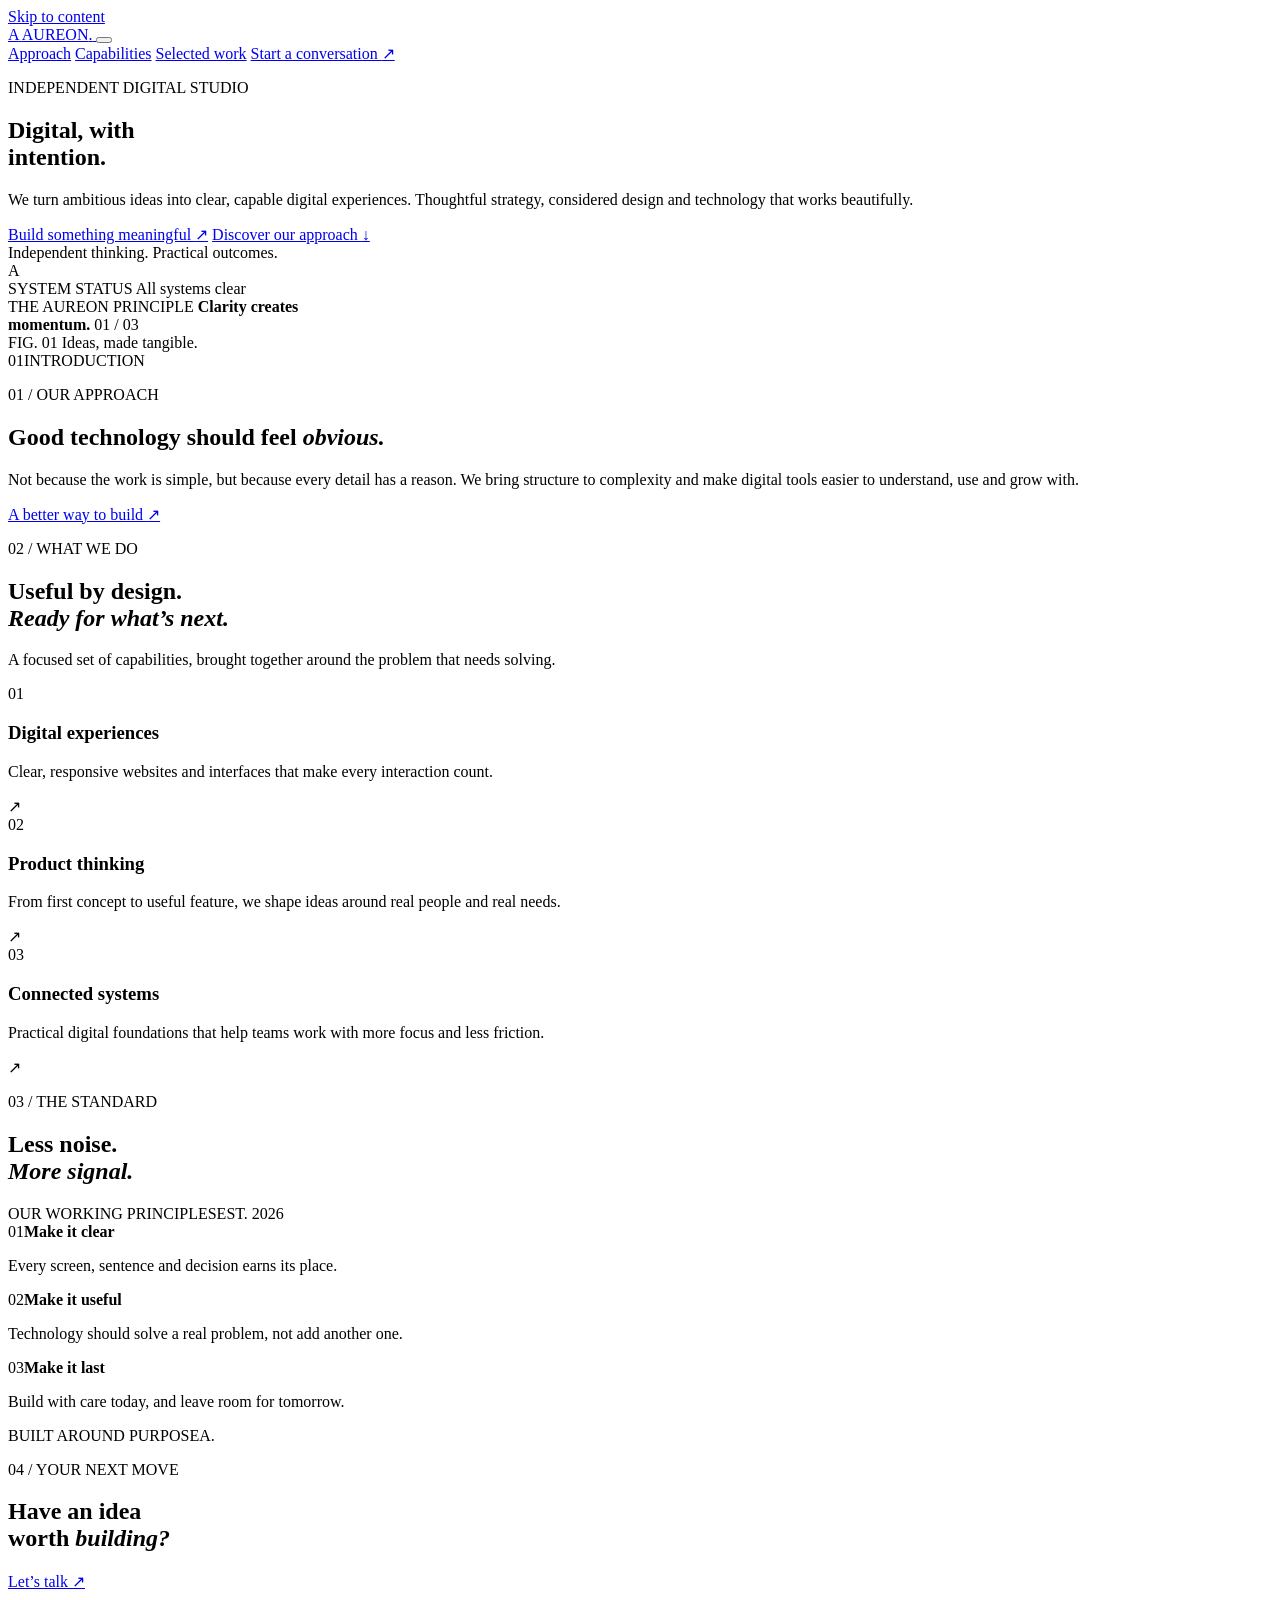
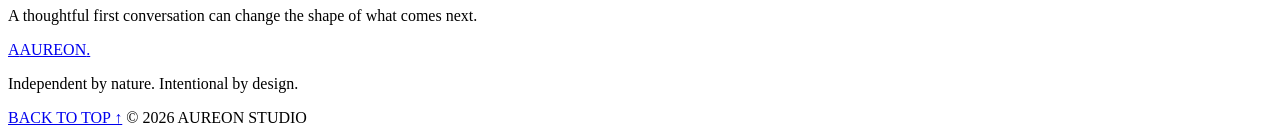
==== Level-1-Landing-Page-AUREON/index.html @ 7c4748a9 "Add AUREON landing page: index.html" ====
<!DOCTYPE html>
<html lang="en">
<head>
  <meta charset="UTF-8">
  <meta name="viewport" content="width=device-width, initial-scale=1.0">
  <meta name="description" content="Aureon creates thoughtful digital products, modern websites and connected systems for ambitious teams.">
  <meta name="theme-color" content="#111310">
  <title>Aureon | Digital, with intention.</title>
  <link rel="preconnect" href="https://fonts.googleapis.com">
  <link rel="preconnect" href="https://fonts.gstatic.com" crossorigin>
  <link href="https://fonts.googleapis.com/css2?family=DM+Sans:wght@400;500;600;700&family=Manrope:wght@400;500;600;700;800&display=swap" rel="stylesheet">
  <link rel="stylesheet" href="styles.css">
  <script src="script.js" defer></script>
</head>
<body>
  <a class="skip-link" href="#main">Skip to content</a>
  <header class="site-header" id="top">
    <nav class="nav shell" aria-label="Main navigation">
      <a class="brand" href="#top" aria-label="Aureon home">
        <span class="brand-mark" aria-hidden="true">A</span>
        <span>AUREON<span class="brand-period">.</span></span>
      </a>
      <button class="menu-toggle" type="button" aria-label="Open navigation" aria-expanded="false" aria-controls="nav-links">
        <span></span><span></span>
      </button>
      <div class="nav-links" id="nav-links">
        <a href="#approach">Approach</a>
        <a href="#capabilities">Capabilities</a>
        <a href="#work">Selected work</a>
        <a class="nav-cta" href="#contact">Start a conversation <span aria-hidden="true">↗</span></a>
      </div>
    </nav>
  </header>

  <main id="main">
    <section class="hero shell">
      <div class="hero-copy">
        <p class="eyebrow"><span class="eyebrow-line"></span> INDEPENDENT DIGITAL STUDIO</p>
        <h1>Digital, with<br><span>intention.</span></h1>
        <p class="hero-description">We turn ambitious ideas into clear, capable digital experiences. Thoughtful strategy, considered design and technology that works beautifully.</p>
        <div class="hero-actions">
          <a class="button button-primary" href="#contact">Build something meaningful <span aria-hidden="true">↗</span></a>
          <a class="text-link" href="#approach">Discover our approach <span aria-hidden="true">↓</span></a>
        </div>
        <div class="hero-note"><span class="status-dot"></span> Independent thinking. Practical outcomes.</div>
      </div>

      <div class="hero-visual" aria-label="Abstract preview of a digital product dashboard">
        <div class="visual-orbit orbit-one"></div>
        <div class="visual-orbit orbit-two"></div>
        <div class="visual-core"><span>A</span></div>
        <div class="floating-card card-top">
          <span class="card-kicker">SYSTEM STATUS</span>
          <span class="card-status"><i></i> All systems clear</span>
        </div>
        <div class="floating-card card-bottom">
          <span class="card-kicker">THE AUREON PRINCIPLE</span>
          <strong>Clarity creates<br>momentum.</strong>
          <span class="card-index">01 / 03</span>
        </div>
        <div class="visual-caption">FIG. 01 <span>Ideas, made tangible.</span></div>
      </div>
      <div class="hero-index"><span>01</span><span class="index-rule"></span><span>INTRODUCTION</span></div>
    </section>

    <section class="intro-section" id="approach">
      <div class="shell intro-grid">
        <p class="eyebrow section-label">01 / OUR APPROACH</p>
        <div>
          <h2>Good technology should feel <em>obvious.</em></h2>
          <p class="intro-copy">Not because the work is simple, but because every detail has a reason. We bring structure to complexity and make digital tools easier to understand, use and grow with.</p>
          <a class="underlined-link" href="#contact">A better way to build <span aria-hidden="true">↗</span></a>
        </div>
      </div>
    </section>

    <section class="capabilities-section shell" id="capabilities">
      <div class="section-heading">
        <div>
          <p class="eyebrow section-label">02 / WHAT WE DO</p>
          <h2>Useful by design.<br><em>Ready for what’s next.</em></h2>
        </div>
        <p class="section-aside">A focused set of capabilities, brought together around the problem that needs solving.</p>
      </div>
      <div class="capability-list">
        <article class="capability">
          <span class="capability-number">01</span>
          <div><h3>Digital experiences</h3><p>Clear, responsive websites and interfaces that make every interaction count.</p></div>
          <span class="capability-arrow" aria-hidden="true">↗</span>
        </article>
        <article class="capability">
          <span class="capability-number">02</span>
          <div><h3>Product thinking</h3><p>From first concept to useful feature, we shape ideas around real people and real needs.</p></div>
          <span class="capability-arrow" aria-hidden="true">↗</span>
        </article>
        <article class="capability">
          <span class="capability-number">03</span>
          <div><h3>Connected systems</h3><p>Practical digital foundations that help teams work with more focus and less friction.</p></div>
          <span class="capability-arrow" aria-hidden="true">↗</span>
        </article>
      </div>
    </section>

    <section class="work-section" id="work">
      <div class="shell work-grid">
        <div>
          <p class="eyebrow section-label">03 / THE STANDARD</p>
          <h2>Less noise.<br><em>More signal.</em></h2>
        </div>
        <div class="work-panel">
          <div class="panel-top"><span>OUR WORKING PRINCIPLES</span><span>EST. 2026</span></div>
          <div class="principle"><span>01</span><strong>Make it clear</strong><p>Every screen, sentence and decision earns its place.</p></div>
          <div class="principle"><span>02</span><strong>Make it useful</strong><p>Technology should solve a real problem, not add another one.</p></div>
          <div class="principle"><span>03</span><strong>Make it last</strong><p>Build with care today, and leave room for tomorrow.</p></div>
          <div class="panel-bottom"><span>BUILT AROUND PURPOSE</span><span class="panel-symbol">A.</span></div>
        </div>
      </div>
    </section>

    <section class="contact-section shell" id="contact">
      <p class="eyebrow section-label">04 / YOUR NEXT MOVE</p>
      <div class="contact-content">
        <h2>Have an idea<br>worth <em>building?</em></h2>
        <a class="contact-link" href="mailto:hello@aureon.studio">Let’s talk <span aria-hidden="true">↗</span></a>
      </div>
      <p class="contact-note">A thoughtful first conversation can change the shape of what comes next.</p>
    </section>
  </main>

  <footer class="site-footer">
    <div class="shell footer-inner">
      <a class="brand footer-brand" href="#top"><span class="brand-mark" aria-hidden="true">A</span><span>AUREON<span class="brand-period">.</span></span></a>
      <p>Independent by nature. Intentional by design.</p>
      <a href="#top" class="back-top">BACK TO TOP ↑</a>
      <span class="copyright">© <span id="year">2026</span> AUREON STUDIO</span>
    </div>
  </footer>
</body>
</html>
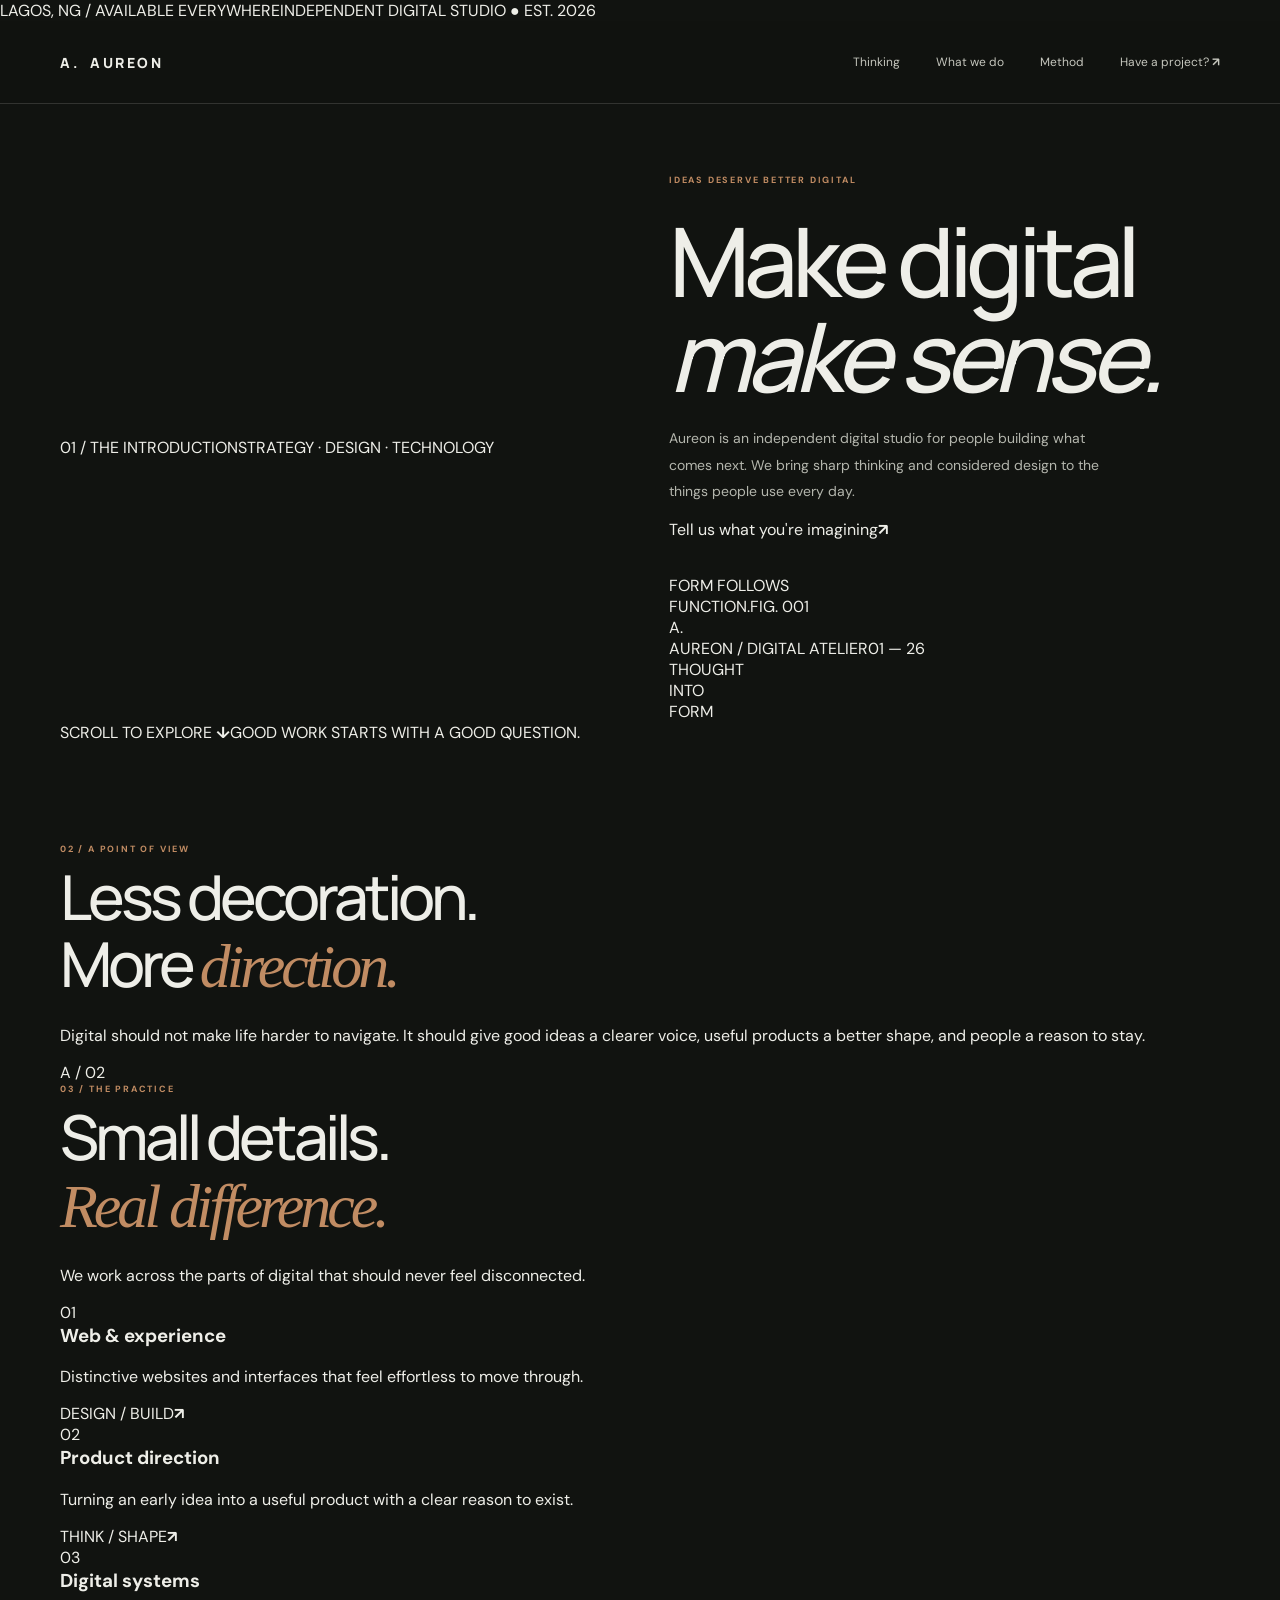
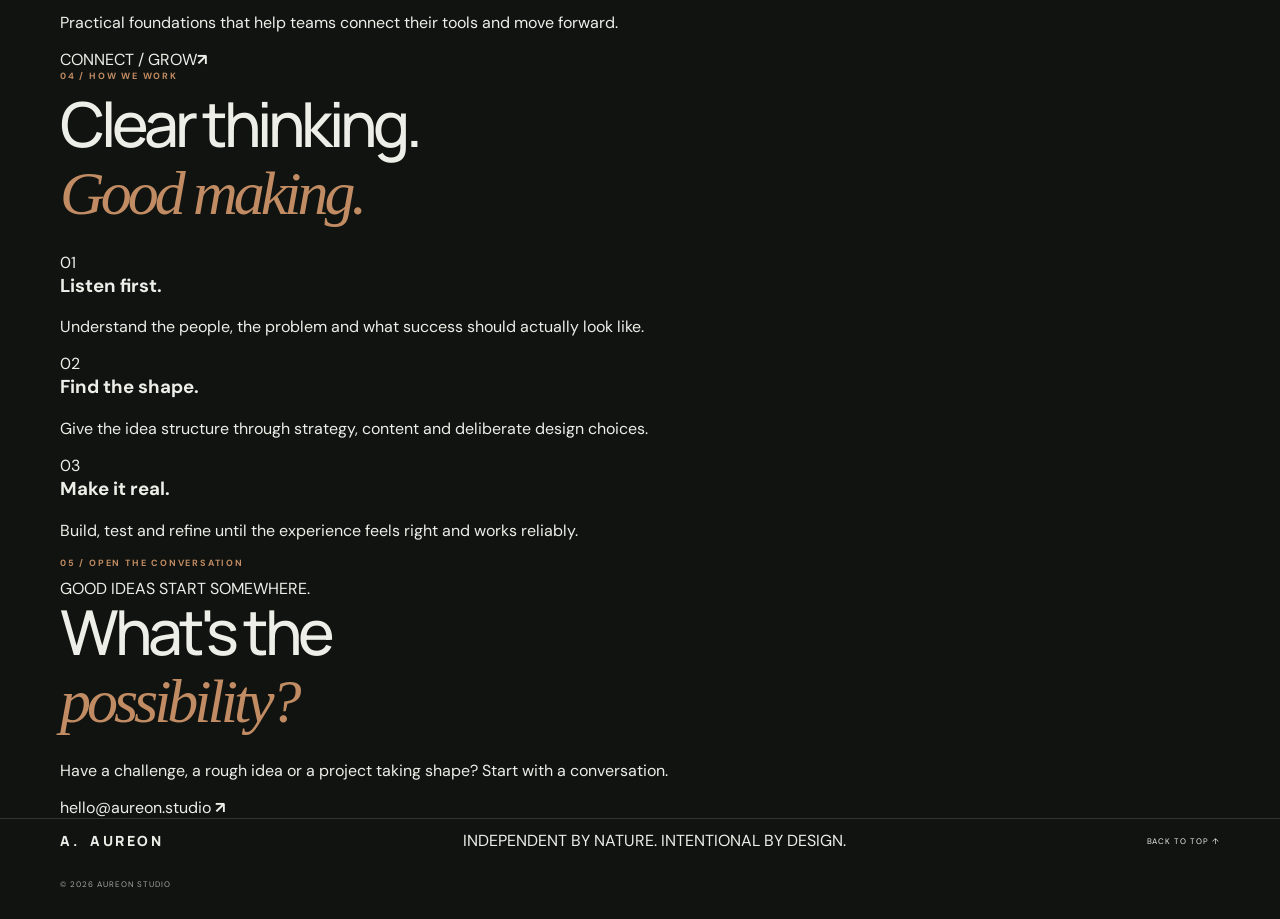
==== commit a4610bc8: "Redesign AUREON with an editorial visual identity" ====
--- a/Level-1-Landing-Page-AUREON/index.html
+++ b/Level-1-Landing-Page-AUREON/index.html
@@ -3,135 +3,97 @@
 <head>
   <meta charset="UTF-8">
   <meta name="viewport" content="width=device-width, initial-scale=1.0">
-  <meta name="description" content="Aureon creates thoughtful digital products, modern websites and connected systems for ambitious teams.">
-  <meta name="theme-color" content="#111310">
-  <title>Aureon | Digital, with intention.</title>
+  <meta name="description" content="Aureon is an independent digital studio building clear, useful digital experiences for ambitious ideas.">
+  <meta name="theme-color" content="#f1efe8">
+  <title>Aureon Studio | Make digital make sense.</title>
   <link rel="preconnect" href="https://fonts.googleapis.com">
   <link rel="preconnect" href="https://fonts.gstatic.com" crossorigin>
-  <link href="https://fonts.googleapis.com/css2?family=DM+Sans:wght@400;500;600;700&family=Manrope:wght@400;500;600;700;800&display=swap" rel="stylesheet">
+  <link href="https://fonts.googleapis.com/css2?family=DM+Mono:wght@400;500&family=DM+Sans:wght@400;500;600;700&family=Manrope:wght@400;500;600;700;800&display=swap" rel="stylesheet">
   <link rel="stylesheet" href="styles.css">
   <script src="script.js" defer></script>
 </head>
 <body>
   <a class="skip-link" href="#main">Skip to content</a>
+  <div class="topline"><span>LAGOS, NG / AVAILABLE EVERYWHERE</span><span>INDEPENDENT DIGITAL STUDIO <i>●</i> EST. 2026</span></div>
   <header class="site-header" id="top">
     <nav class="nav shell" aria-label="Main navigation">
-      <a class="brand" href="#top" aria-label="Aureon home">
-        <span class="brand-mark" aria-hidden="true">A</span>
-        <span>AUREON<span class="brand-period">.</span></span>
-      </a>
-      <button class="menu-toggle" type="button" aria-label="Open navigation" aria-expanded="false" aria-controls="nav-links">
-        <span></span><span></span>
-      </button>
+      <a class="brand" href="#top" aria-label="Aureon home"><span class="brand-symbol">A<span>.</span></span><span class="brand-name">AUREON</span></a>
+      <button class="menu-toggle" type="button" aria-label="Open navigation" aria-expanded="false" aria-controls="nav-links"><span></span><span></span></button>
       <div class="nav-links" id="nav-links">
-        <a href="#approach">Approach</a>
-        <a href="#capabilities">Capabilities</a>
-        <a href="#work">Selected work</a>
-        <a class="nav-cta" href="#contact">Start a conversation <span aria-hidden="true">↗</span></a>
+        <a href="#thinking">Thinking</a>
+        <a href="#services">What we do</a>
+        <a href="#method">Method</a>
+        <a class="nav-contact" href="#contact">Have a project? <b>↗</b></a>
       </div>
     </nav>
   </header>
 
   <main id="main">
     <section class="hero shell">
-      <div class="hero-copy">
-        <p class="eyebrow"><span class="eyebrow-line"></span> INDEPENDENT DIGITAL STUDIO</p>
-        <h1>Digital, with<br><span>intention.</span></h1>
-        <p class="hero-description">We turn ambitious ideas into clear, capable digital experiences. Thoughtful strategy, considered design and technology that works beautifully.</p>
-        <div class="hero-actions">
-          <a class="button button-primary" href="#contact">Build something meaningful <span aria-hidden="true">↗</span></a>
-          <a class="text-link" href="#approach">Discover our approach <span aria-hidden="true">↓</span></a>
+      <div class="hero-meta"><span>01 / THE INTRODUCTION</span><span>STRATEGY · DESIGN · TECHNOLOGY</span></div>
+      <div class="hero-main">
+        <div class="hero-copy">
+          <p class="eyebrow"><span class="red-square"></span> IDEAS DESERVE BETTER DIGITAL</p>
+          <h1>Make digital<br><em>make sense.</em></h1>
+          <p class="hero-description">Aureon is an independent digital studio for people building what comes next. We bring sharp thinking and considered design to the things people use every day.</p>
+          <a class="hero-link" href="#contact"><span>Tell us what you're imagining</span><b>↗</b></a>
         </div>
-        <div class="hero-note"><span class="status-dot"></span> Independent thinking. Practical outcomes.</div>
+        <div class="hero-art" aria-label="Aureon typographic identity artwork">
+          <div class="art-top"><span>FORM FOLLOWS<br>FUNCTION.</span><span>FIG. 001</span></div>
+          <div class="art-letter">A<span>.</span></div>
+          <div class="art-baseline"><span>AUREON / DIGITAL ATELIER</span><span>01 — 26</span></div>
+          <div class="art-stamp">THOUGHT<br>INTO<br>FORM</div>
+        </div>
       </div>
-
-      <div class="hero-visual" aria-label="Abstract preview of a digital product dashboard">
-        <div class="visual-orbit orbit-one"></div>
-        <div class="visual-orbit orbit-two"></div>
-        <div class="visual-core"><span>A</span></div>
-        <div class="floating-card card-top">
-          <span class="card-kicker">SYSTEM STATUS</span>
-          <span class="card-status"><i></i> All systems clear</span>
-        </div>
-        <div class="floating-card card-bottom">
-          <span class="card-kicker">THE AUREON PRINCIPLE</span>
-          <strong>Clarity creates<br>momentum.</strong>
-          <span class="card-index">01 / 03</span>
-        </div>
-        <div class="visual-caption">FIG. 01 <span>Ideas, made tangible.</span></div>
-      </div>
-      <div class="hero-index"><span>01</span><span class="index-rule"></span><span>INTRODUCTION</span></div>
+      <div class="hero-foot"><span>SCROLL TO EXPLORE <b>↓</b></span><span>GOOD WORK STARTS WITH A GOOD QUESTION.</span></div>
     </section>
 
-    <section class="intro-section" id="approach">
-      <div class="shell intro-grid">
-        <p class="eyebrow section-label">01 / OUR APPROACH</p>
-        <div>
-          <h2>Good technology should feel <em>obvious.</em></h2>
-          <p class="intro-copy">Not because the work is simple, but because every detail has a reason. We bring structure to complexity and make digital tools easier to understand, use and grow with.</p>
-          <a class="underlined-link" href="#contact">A better way to build <span aria-hidden="true">↗</span></a>
+    <section class="manifesto" id="thinking">
+      <div class="shell manifesto-grid">
+        <p class="eyebrow"><span class="red-square"></span> 02 / A POINT OF VIEW</p>
+        <div class="manifesto-content">
+          <h2>Less decoration.<br>More <em>direction.</em></h2>
+          <div class="manifesto-bottom"><p>Digital should not make life harder to navigate. It should give good ideas a clearer voice, useful products a better shape, and people a reason to stay.</p><span class="manifesto-mark">A / 02</span></div>
         </div>
       </div>
     </section>
 
-    <section class="capabilities-section shell" id="capabilities">
-      <div class="section-heading">
-        <div>
-          <p class="eyebrow section-label">02 / WHAT WE DO</p>
-          <h2>Useful by design.<br><em>Ready for what’s next.</em></h2>
-        </div>
-        <p class="section-aside">A focused set of capabilities, brought together around the problem that needs solving.</p>
+    <section class="services shell" id="services">
+      <div class="section-intro">
+        <p class="eyebrow"><span class="red-square"></span> 03 / THE PRACTICE</p>
+        <h2>Small details.<br><em>Real difference.</em></h2>
+        <p>We work across the parts of digital that should never feel disconnected.</p>
       </div>
-      <div class="capability-list">
-        <article class="capability">
-          <span class="capability-number">01</span>
-          <div><h3>Digital experiences</h3><p>Clear, responsive websites and interfaces that make every interaction count.</p></div>
-          <span class="capability-arrow" aria-hidden="true">↗</span>
-        </article>
-        <article class="capability">
-          <span class="capability-number">02</span>
-          <div><h3>Product thinking</h3><p>From first concept to useful feature, we shape ideas around real people and real needs.</p></div>
-          <span class="capability-arrow" aria-hidden="true">↗</span>
-        </article>
-        <article class="capability">
-          <span class="capability-number">03</span>
-          <div><h3>Connected systems</h3><p>Practical digital foundations that help teams work with more focus and less friction.</p></div>
-          <span class="capability-arrow" aria-hidden="true">↗</span>
-        </article>
+      <div class="service-list">
+        <article class="service-row"><span class="service-no">01</span><div><h3>Web & experience</h3><p>Distinctive websites and interfaces that feel effortless to move through.</p></div><span class="service-tag">DESIGN / BUILD</span><b class="service-arrow">↗</b></article>
+        <article class="service-row"><span class="service-no">02</span><div><h3>Product direction</h3><p>Turning an early idea into a useful product with a clear reason to exist.</p></div><span class="service-tag">THINK / SHAPE</span><b class="service-arrow">↗</b></article>
+        <article class="service-row"><span class="service-no">03</span><div><h3>Digital systems</h3><p>Practical foundations that help teams connect their tools and move forward.</p></div><span class="service-tag">CONNECT / GROW</span><b class="service-arrow">↗</b></article>
       </div>
     </section>
 
-    <section class="work-section" id="work">
-      <div class="shell work-grid">
-        <div>
-          <p class="eyebrow section-label">03 / THE STANDARD</p>
-          <h2>Less noise.<br><em>More signal.</em></h2>
-        </div>
-        <div class="work-panel">
-          <div class="panel-top"><span>OUR WORKING PRINCIPLES</span><span>EST. 2026</span></div>
-          <div class="principle"><span>01</span><strong>Make it clear</strong><p>Every screen, sentence and decision earns its place.</p></div>
-          <div class="principle"><span>02</span><strong>Make it useful</strong><p>Technology should solve a real problem, not add another one.</p></div>
-          <div class="principle"><span>03</span><strong>Make it last</strong><p>Build with care today, and leave room for tomorrow.</p></div>
-          <div class="panel-bottom"><span>BUILT AROUND PURPOSE</span><span class="panel-symbol">A.</span></div>
+    <section class="method" id="method">
+      <div class="shell method-grid">
+        <div class="method-heading"><p class="eyebrow"><span class="red-square"></span> 04 / HOW WE WORK</p><h2>Clear thinking.<br><em>Good making.</em></h2></div>
+        <div class="method-steps">
+          <article><span>01</span><div><h3>Listen first.</h3><p>Understand the people, the problem and what success should actually look like.</p></div></article>
+          <article><span>02</span><div><h3>Find the shape.</h3><p>Give the idea structure through strategy, content and deliberate design choices.</p></div></article>
+          <article><span>03</span><div><h3>Make it real.</h3><p>Build, test and refine until the experience feels right and works reliably.</p></div></article>
         </div>
       </div>
     </section>
 
-    <section class="contact-section shell" id="contact">
-      <p class="eyebrow section-label">04 / YOUR NEXT MOVE</p>
-      <div class="contact-content">
-        <h2>Have an idea<br>worth <em>building?</em></h2>
-        <a class="contact-link" href="mailto:hello@aureon.studio">Let’s talk <span aria-hidden="true">↗</span></a>
-      </div>
-      <p class="contact-note">A thoughtful first conversation can change the shape of what comes next.</p>
+    <section class="contact shell" id="contact">
+      <div class="contact-top"><p class="eyebrow"><span class="red-square"></span> 05 / OPEN THE CONVERSATION</p><span>GOOD IDEAS START SOMEWHERE.</span></div>
+      <h2>What's the<br><em>possibility?</em></h2>
+      <div class="contact-bottom"><p>Have a challenge, a rough idea or a project taking shape? Start with a conversation.</p><a href="mailto:hello@aureon.studio">hello@aureon.studio <b>↗</b></a></div>
     </section>
   </main>
 
   <footer class="site-footer">
     <div class="shell footer-inner">
-      <a class="brand footer-brand" href="#top"><span class="brand-mark" aria-hidden="true">A</span><span>AUREON<span class="brand-period">.</span></span></a>
-      <p>Independent by nature. Intentional by design.</p>
-      <a href="#top" class="back-top">BACK TO TOP ↑</a>
+      <a class="brand" href="#top"><span class="brand-symbol">A<span>.</span></span><span class="brand-name">AUREON</span></a>
+      <span class="footer-note">INDEPENDENT BY NATURE. INTENTIONAL BY DESIGN.</span>
+      <a class="back-top" href="#top">BACK TO TOP ↑</a>
       <span class="copyright">© <span id="year">2026</span> AUREON STUDIO</span>
     </div>
   </footer>
--- a/Level-1-Landing-Page-AUREON/styles.css
+++ b/Level-1-Landing-Page-AUREON/styles.css
@@ -0,0 +1,148 @@
+:root {
+  --ink: #111310;
+  --ink-soft: #191c18;
+  --paper: #eeeee8;
+  --muted: #a4a69d;
+  --line: rgba(238, 238, 232, .15);
+  --copper: #c18c63;
+  --serif: Georgia, "Times New Roman", serif;
+}
+* { box-sizing: border-box; }
+html { scroll-behavior: smooth; scroll-padding-top: 90px; }
+body { margin: 0; background: var(--ink); color: var(--paper); font-family: "DM Sans", sans-serif; -webkit-font-smoothing: antialiased; }
+a { color: inherit; text-decoration: none; }
+button { font: inherit; }
+.shell { width: min(1160px, calc(100% - 64px)); margin-inline: auto; }
+.skip-link { position: absolute; left: 16px; top: -60px; z-index: 20; padding: 12px 16px; background: var(--paper); color: var(--ink); }
+.skip-link:focus { top: 12px; }
+.site-header { position: sticky; top: 0; z-index: 10; background: rgba(17, 19, 16, .92); backdrop-filter: blur(16px); border-bottom: 1px solid var(--line); }
+.nav { height: 82px; display: flex; align-items: center; justify-content: space-between; }
+.brand { display: inline-flex; align-items: center; gap: 11px; font-family: Manrope, sans-serif; font-size: 14px; font-weight: 800; letter-spacing: .18em; }
+.brand-mark { width: 29px; height: 29px; display: grid; place-items: center; border: 1px solid var(--copper); color: var(--copper); font-family: var(--serif); font-size: 19px; font-weight: 400; letter-spacing: 0; transform: rotate(45deg); }
+.brand-mark::first-letter { transform: rotate(-45deg); }
+.brand-period { color: var(--copper); }
+.nav-links { display: flex; align-items: center; gap: 36px; color: #c5c6bd; font-size: 12px; }
+.nav-links a { transition: color .2s ease; }
+.nav-links a:hover, .text-link:hover, .underlined-link:hover { color: var(--copper); }
+.nav-cta { border: 1px solid var(--line); padding: 13px 16px; color: var(--paper) !important; }
+.nav-cta span { color: var(--copper); margin-left: 12px; }
+.menu-toggle { display: none; }
+.hero { min-height: 680px; display: grid; grid-template-columns: 1.05fr .95fr; align-items: center; position: relative; padding-top: 70px; padding-bottom: 100px; }
+.eyebrow { color: var(--copper); font-size: 9px; letter-spacing: .2em; font-weight: 700; }
+.hero-copy { position: relative; z-index: 1; padding-bottom: 35px; }
+.eyebrow-line { display: inline-block; width: 26px; height: 1px; background: var(--copper); vertical-align: middle; margin-right: 9px; }
+h1, h2, h3, p { margin-top: 0; }
+h1, h2 { font-family: Manrope, sans-serif; font-weight: 500; letter-spacing: -.065em; }
+h1 { margin: 27px 0 22px; font-size: clamp(64px, 7.5vw, 102px); line-height: .99; }
+h1 span, h2 em { color: var(--copper); font-family: var(--serif); font-weight: 400; }
+.hero-description { max-width: 450px; color: #b4b6ad; font-size: 14px; line-height: 1.9; }
+.hero-actions { display: flex; align-items: center; flex-wrap: wrap; gap: 26px; margin-top: 32px; }
+.button { display: inline-flex; align-items: center; gap: 24px; padding: 16px 19px; font-size: 11px; font-weight: 700; transition: transform .2s, background .2s; }
+.button:hover { transform: translateY(-3px); }
+.button-primary { background: var(--paper); color: var(--ink); }
+.button-primary span { color: #9b6845; }
+.text-link, .underlined-link { color: #d4d5cc; font-size: 11px; transition: color .2s; }
+.hero-note { margin-top: 58px; color: var(--muted); font-size: 10px; letter-spacing: .04em; }
+.status-dot, .card-status i { display: inline-block; width: 6px; height: 6px; margin-right: 8px; border-radius: 50%; background: #9ab28a; box-shadow: 0 0 12px rgba(154,178,138,.6); }
+.hero-visual { height: 470px; position: relative; display: grid; place-items: center; }
+.visual-orbit { position: absolute; border: 1px solid rgba(193,140,99,.25); border-radius: 50%; transform: rotate(-28deg); }
+.orbit-one { width: 390px; height: 250px; }
+.orbit-two { width: 310px; height: 410px; transform: rotate(48deg); border-color: rgba(238,238,232,.12); }
+.visual-core { width: 180px; height: 180px; display: grid; place-items: center; border: 1px solid rgba(193,140,99,.55); border-radius: 50%; background: radial-gradient(circle at 35% 30%, #34372d, #171a15 65%); box-shadow: 0 0 90px rgba(193,140,99,.12), inset 0 0 40px rgba(193,140,99,.08); }
+.visual-core span { font-family: var(--serif); font-size: 90px; color: var(--copper); }
+.floating-card { position: absolute; background: rgba(29,32,27,.94); border: 1px solid var(--line); padding: 17px 19px; box-shadow: 0 18px 50px rgba(0,0,0,.2); }
+.card-top { top: 62px; right: 0; }
+.card-bottom { bottom: 44px; left: 0; min-width: 220px; }
+.card-kicker { display: block; color: var(--muted); font-size: 8px; letter-spacing: .16em; margin-bottom: 10px; }
+.card-status { font-size: 10px; color: #e0e1d8; }
+.card-bottom strong { display: block; font-family: Manrope, sans-serif; font-size: 19px; line-height: 1.3; letter-spacing: -.04em; font-weight: 500; }
+.card-index { display: block; color: var(--copper); font-size: 8px; letter-spacing: .15em; margin-top: 18px; }
+.visual-caption { position: absolute; bottom: 0; right: 4px; color: var(--copper); font-size: 8px; letter-spacing: .15em; }
+.visual-caption span { color: var(--muted); margin-left: 12px; letter-spacing: .04em; }
+.hero-index { position: absolute; bottom: 35px; left: 0; display: flex; align-items: center; gap: 12px; color: var(--muted); font-size: 8px; letter-spacing: .15em; }
+.hero-index span:first-child { color: var(--copper); }
+.index-rule { width: 38px; height: 1px; background: var(--line); }
+.intro-section { background: #e9e9e1; color: var(--ink); padding: 105px 0 115px; }
+.intro-grid { display: grid; grid-template-columns: .75fr 1.25fr; gap: 70px; }
+.section-label { margin: 9px 0 0; }
+.intro-section .section-label { color: #916848; }
+h2 { font-size: clamp(38px, 5vw, 62px); line-height: 1.08; margin-bottom: 25px; }
+.intro-copy { max-width: 570px; color: #65685f; font-size: 14px; line-height: 1.9; }
+.underlined-link { display: inline-block; color: var(--ink); border-bottom: 1px solid #aaa99e; padding-bottom: 9px; margin-top: 16px; }
+.underlined-link span { color: #9b6845; margin-left: 22px; }
+.capabilities-section { padding-top: 112px; padding-bottom: 120px; }
+.section-heading { display: flex; justify-content: space-between; align-items: end; gap: 40px; margin-bottom: 54px; }
+.section-heading h2 { margin: 22px 0 0; }
+.section-aside { max-width: 250px; color: var(--muted); font-size: 12px; line-height: 1.8; margin-bottom: 6px; }
+.capability { display: grid; grid-template-columns: 70px 1fr 30px; gap: 20px; align-items: start; border-top: 1px solid var(--line); padding: 29px 0 31px; }
+.capability:last-child { border-bottom: 1px solid var(--line); }
+.capability-number { color: var(--copper); font-size: 10px; padding-top: 6px; }
+.capability h3 { font-family: Manrope, sans-serif; font-size: 20px; font-weight: 500; letter-spacing: -.04em; margin-bottom: 8px; }
+.capability p { color: var(--muted); font-size: 12px; line-height: 1.7; margin-bottom: 0; }
+.capability-arrow { color: var(--copper); font-size: 19px; text-align: right; }
+.work-section { background: #1a1d18; padding: 105px 0; }
+.work-grid { display: grid; grid-template-columns: .85fr 1.15fr; gap: 80px; }
+.work-grid h2 { margin-top: 24px; }
+.work-panel { border: 1px solid var(--line); padding: 25px 28px 20px; }
+.panel-top, .panel-bottom { display: flex; justify-content: space-between; color: var(--muted); font-size: 8px; letter-spacing: .15em; }
+.panel-top { padding-bottom: 22px; border-bottom: 1px solid var(--line); }
+.principle { display: grid; grid-template-columns: 35px 1fr; gap: 7px 12px; padding: 21px 0; border-bottom: 1px solid var(--line); }
+.principle span { grid-row: span 2; color: var(--copper); font-size: 9px; padding-top: 4px; }
+.principle strong { font-family: Manrope, sans-serif; font-size: 14px; font-weight: 600; }
+.principle p { color: var(--muted); font-size: 10px; line-height: 1.6; margin: 0; }
+.panel-bottom { align-items: center; padding-top: 20px; }
+.panel-symbol { color: var(--copper); font-family: var(--serif); font-size: 22px; }
+.contact-section { padding-top: 115px; padding-bottom: 110px; }
+.contact-content { display: flex; justify-content: space-between; align-items: end; gap: 30px; margin-top: 25px; }
+.contact-content h2 { font-size: clamp(52px, 7vw, 88px); margin: 0; }
+.contact-link { display: inline-flex; align-items: center; gap: 28px; padding: 17px 0; border-bottom: 1px solid var(--copper); font-size: 14px; white-space: nowrap; }
+.contact-link span { color: var(--copper); }
+.contact-note { max-width: 300px; margin: 28px 0 0 auto; color: var(--muted); font-size: 11px; line-height: 1.8; }
+.site-footer { border-top: 1px solid var(--line); }
+.footer-inner { min-height: 100px; display: flex; align-items: center; justify-content: space-between; gap: 20px; flex-wrap: wrap; }
+.footer-brand { font-size: 11px; }
+.footer-brand .brand-mark { width: 24px; height: 24px; font-size: 15px; }
+.footer-inner p, .copyright, .back-top { color: var(--muted); font-size: 8px; letter-spacing: .12em; margin: 0; }
+.back-top { color: var(--paper); }
+.copyright { width: 100%; padding-bottom: 18px; margin-top: -15px; }
+@media (max-width: 760px) {
+  .shell { width: min(100% - 40px, 560px); }
+  .nav { height: 70px; }
+  .menu-toggle { display: flex; width: 42px; height: 42px; border: 1px solid var(--line); background: transparent; flex-direction: column; align-items: center; justify-content: center; gap: 6px; }
+  .menu-toggle span { width: 17px; height: 1px; background: var(--paper); transition: transform .2s; }
+  .menu-toggle[aria-expanded="true"] span:first-child { transform: translateY(3.5px) rotate(45deg); }
+  .menu-toggle[aria-expanded="true"] span:last-child { transform: translateY(-3.5px) rotate(-45deg); }
+  .nav-links { display: none; position: absolute; top: 70px; left: 0; right: 0; padding: 22px 20px 26px; background: #171a15; border-bottom: 1px solid var(--line); flex-direction: column; align-items: stretch; gap: 22px; }
+  .nav-links.is-open { display: flex; }
+  .nav-cta { text-align: center; }
+  .hero { min-height: auto; grid-template-columns: 1fr; padding-top: 75px; padding-bottom: 95px; }
+  h1 { font-size: clamp(62px, 17vw, 88px); }
+  .hero-description { font-size: 13px; }
+  .hero-note { margin-top: 35px; }
+  .hero-visual { height: 380px; margin-top: 30px; }
+  .orbit-one { width: 290px; height: 190px; }
+  .orbit-two { width: 240px; height: 330px; }
+  .visual-core { width: 145px; height: 145px; }
+  .visual-core span { font-size: 72px; }
+  .card-top { top: 25px; right: 0; }
+  .card-bottom { bottom: 35px; left: 0; }
+  .hero-index { bottom: 28px; }
+  .intro-section, .capabilities-section, .work-section, .contact-section { padding-top: 75px; padding-bottom: 80px; }
+  .intro-grid, .work-grid { grid-template-columns: 1fr; gap: 30px; }
+  .intro-grid { gap: 22px; }
+  .section-heading { display: block; margin-bottom: 35px; }
+  .section-aside { margin-top: 22px; }
+  .capability { grid-template-columns: 35px 1fr 20px; gap: 12px; padding: 24px 0; }
+  .capability h3 { font-size: 17px; }
+  .work-grid { gap: 25px; }
+  .work-panel { padding: 20px 17px; }
+  .contact-content { display: block; }
+  .contact-link { margin-top: 30px; }
+  .contact-note { margin-left: 0; }
+  .footer-inner { padding-top: 25px; padding-bottom: 18px; }
+  .footer-inner p { order: 3; width: 100%; }
+  .copyright { margin-top: 0; padding-bottom: 0; width: auto; }
+}
+@media (prefers-reduced-motion: reduce) {
+  *, *::before, *::after { scroll-behavior: auto !important; transition-duration: .01ms !important; animation-duration: .01ms !important; }
+}
